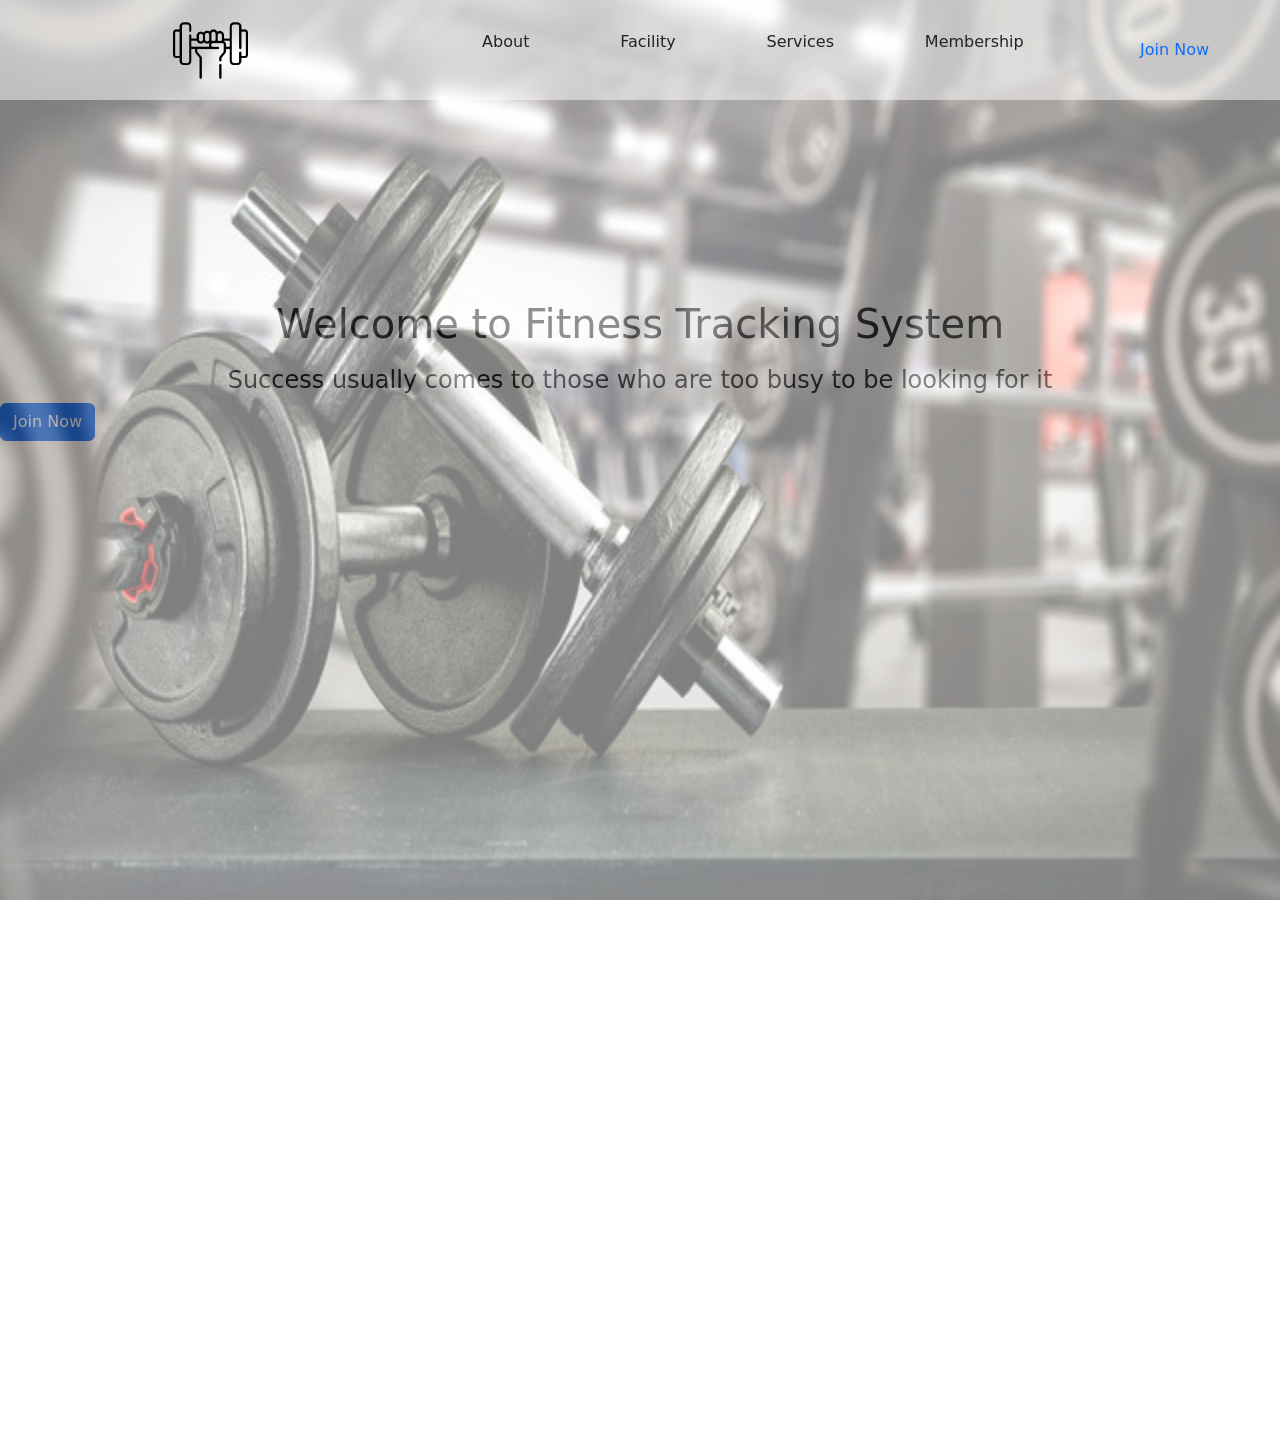
==== EX2/index.html @ 0d30ab6e "Add files via upload ..." ====
<!--
To change this template, choose Tools | Templates
and open the template in the editor.
-->
<!DOCTYPE html>
<html>
    <head>
        <title></title>
        <meta http-equiv="Content-Type" content="text/html; charset=UTF-8">
        <link href="style.css" rel="stylesheet">
        <link href="https://cdn.jsdelivr.net/npm/bootstrap@5.0.2/dist/css/bootstrap.min.css" rel="stylesheet" integrity="sha384-EVSTQN3/azprG1Anm3QDgpJLIm9Nao0Yz1ztcQTwFspd3yD65VohhpuuCOmLASjC" crossorigin="anonymous">
    </head>
    <body>
        <img src="./assets/gym.jpg" class="back">
            <div class='header'>
                <div class='right'><img src="./assets/dumbbell.png"></div>
                <div class='middle'>
                    <p>About</p>
                    <p>Facility</p>
                    <p>Services</p>
                    <p>Membership</p>

                </div>
                <div class="left"><a href='register.html' class="link">Join Now</a></div>
            </div>
        <h1>Welcome to Fitness Tracking System</h1>
        <h4>Success usually comes to those who are too busy to be looking for it</h4>
        <button class="btn btn-primary">Join Now</button>
    </body>
</html>
---- EX2/style.css ----
/* 
    Document   : style
    Created on : Feb 7, 2024, 2:52:44 PM
    Author     : admin
    Description:
        Purpose of the stylesheet follows.
*/

root { 
    display: block;
}

.title{
    text-align: center;
}

.contents{
    font-size: 20px;
    text-align: center;
}

.container{
    display: flex;
    flex-direction: column;
    row-gap: 15px;
    justify-content: center;
    height: 100vh;
    align-items: center
}

.header{
    position: sticky;
    display: flex;
    height: 100px;
    background-color: rgba(255,255,255,0.5);
    
}

.left{
    display: flex;
    flex: 1;
    justify-content: center;
    align-items: center;
}

.right{
    display: flex;
    flex: 2;
    align-items: center;
    justify-content: center;
    margin-right: 15px;
}

.middle{
    display: flex;
    flex: 3;
    justify-content: space-around;
    align-items: center;
}

img{
    height: 75%;
}

body{
    padding-bottom: 1000px;
}

.link{
    text-decoration: none;
}

body{
}

.back{
    position: absolute;
    opacity: 0.5;
    width: 100%;
    height: 100vh;
}

h1{
    padding-top: 200px;
    text-align: center;
}

h4{
    text-align: center;
    padding-top: 10px;
}
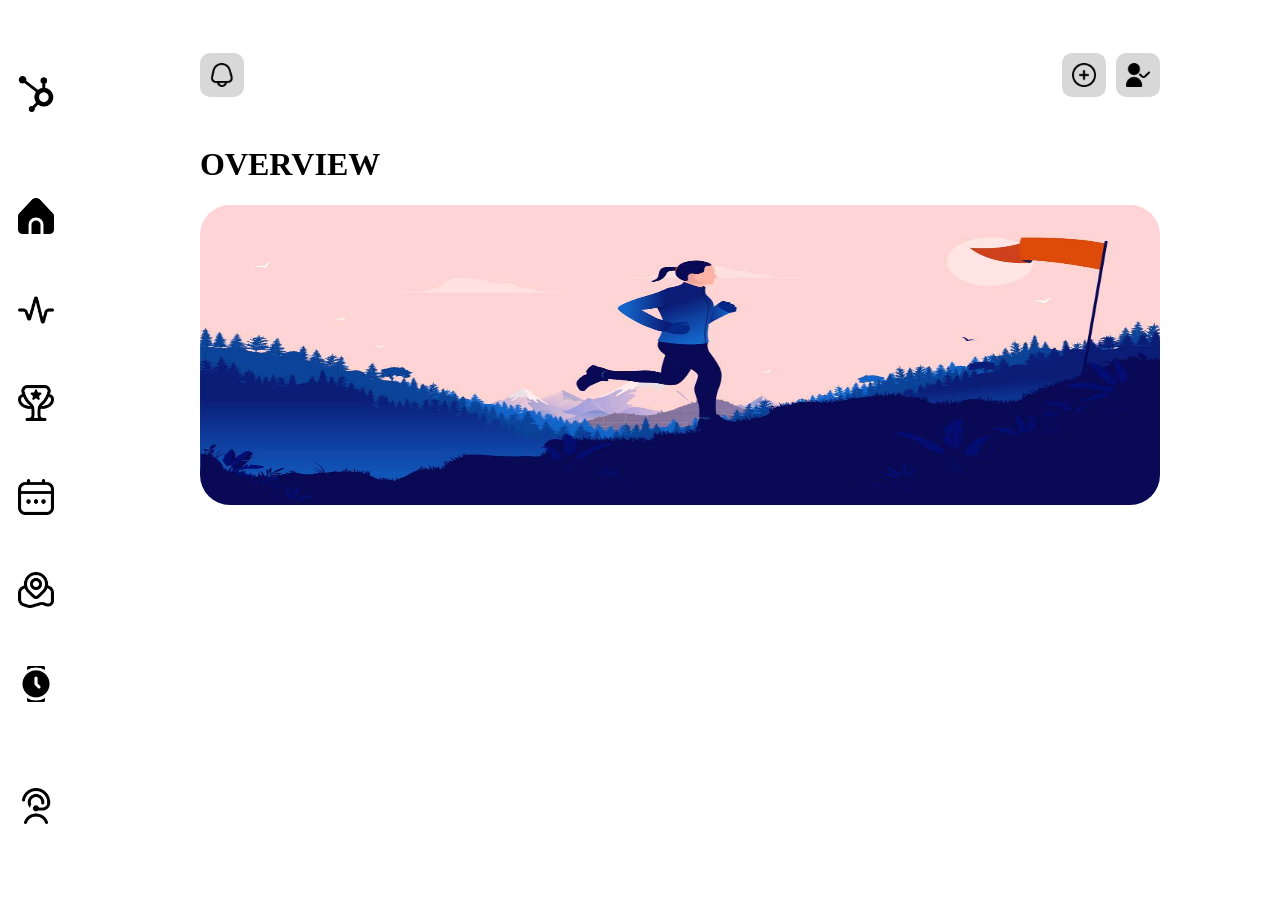
==== commit a7e815c8: "fitness-tracking-system-initial" ====
--- a/EX2/index.html
+++ b/EX2/index.html
@@ -1,30 +1,42 @@
-<!--
-To change this template, choose Tools | Templates
-and open the template in the editor.
--->
 <!DOCTYPE html>
 <html>
-    <head>
-        <title></title>
-        <meta http-equiv="Content-Type" content="text/html; charset=UTF-8">
-        <link href="style.css" rel="stylesheet">
-        <link href="https://cdn.jsdelivr.net/npm/bootstrap@5.0.2/dist/css/bootstrap.min.css" rel="stylesheet" integrity="sha384-EVSTQN3/azprG1Anm3QDgpJLIm9Nao0Yz1ztcQTwFspd3yD65VohhpuuCOmLASjC" crossorigin="anonymous">
-    </head>
-    <body>
-        <img src="./assets/gym.jpg" class="back">
-            <div class='header'>
-                <div class='right'><img src="./assets/dumbbell.png"></div>
-                <div class='middle'>
-                    <p>About</p>
-                    <p>Facility</p>
-                    <p>Services</p>
-                    <p>Membership</p>
-
-                </div>
-                <div class="left"><a href='register.html' class="link">Join Now</a></div>
-            </div>
-        <h1>Welcome to Fitness Tracking System</h1>
-        <h4>Success usually comes to those who are too busy to be looking for it</h4>
-        <button class="btn btn-primary">Join Now</button>
-    </body>
+  <head>
+    <title></title>
+    <meta
+      http-equiv="cont-imgent-Type"
+      cont-imgent="text/html; charset=UTF-8"
+    />
+    <link href="style.css" rel="stylesheet" />
+  </head>
+  <body>
+    <div class="sidebar">
+      <div class="top"><img src="./assets/hubspot.png" class="side-img" /></div>
+      <div class="middle">
+        <img src="./assets/home.png" class="side-img" />
+        <img src="./assets/heart-rate.png" class="side-img" />
+        <img src="./assets/trophy-star.png" class="side-img" />
+        <img src="./assets/calendar.png" class="side-img" />
+        <img src="./assets/map-marker.png" class="side-img" />
+        <img src="./assets/watch.png" class="side-img" />
+      </div>
+      <div class="bottom">
+        <img src="./assets/user-headset.png" class="side-img" />
+      </div>
+    </div>
+    <div class="content">
+      <div class="top">
+        <div class="left">
+          <img src="./assets/bell.png" class="cont-img" />
+        </div>
+        <div class="right">
+          <img src="./assets/add.png" class="cont-img" />
+          <img src="./assets/user-check.png" class="cont-img" />
+        </div>
+      </div>
+      <div class="con-middle">
+        <h1>OVERVIEW</h1>
+        <img src="assets/Article_Banner-1-23.jpg" class="goal-img" />
+      </div>
+    </div>
+  </body>
 </html>
--- a/EX2/style.css
+++ b/EX2/style.css
@@ -1,91 +1,91 @@
-/* 
-    Document   : style
-    Created on : Feb 7, 2024, 2:52:44 PM
-    Author     : admin
-    Description:
-        Purpose of the stylesheet follows.
-*/
-
-root { 
-    display: block;
+body {
+  padding: 0;
+  margin: 0;
 }
 
-.title{
-    text-align: center;
+.sidebar {
+  position: absolute;
+  top: 0;
+  left: 0;
+  width: 4.5rem;
+  height: 100%;
+  display: flex;
+  flex-direction: column;
+  justify-content: space-between;
 }
 
-.contents{
-    font-size: 20px;
-    text-align: center;
+.top,
+.middle,
+.bottom {
+  display: flex;
+  flex-direction: column;
+  align-items: center;
+  justify-content: space-between;
+  margin: 10px 0;
 }
 
-.container{
-    display: flex;
-    flex-direction: column;
-    row-gap: 15px;
-    justify-content: center;
-    height: 100vh;
-    align-items: center
+.sidebar > .top {
+  flex: 1;
+  justify-content: center;
 }
 
-.header{
-    position: sticky;
-    display: flex;
-    height: 100px;
-    background-color: rgba(255,255,255,0.5);
-    
+.sidebar > .middle {
+  flex: 3;
 }
 
-.left{
-    display: flex;
-    flex: 1;
-    justify-content: center;
-    align-items: center;
+.sidebar > .bottom {
+  flex: 1;
+  justify-content: center;
 }
 
-.right{
-    display: flex;
-    flex: 2;
-    align-items: center;
-    justify-content: center;
-    margin-right: 15px;
+.content {
+  padding: 25px 200px;
+  width: 75%;
+  display: flex;
+  flex-direction: column;
 }
 
-.middle{
-    display: flex;
-    flex: 3;
-    justify-content: space-around;
-    align-items: center;
+.top {
+  display: flex;
+  flex-direction: row;
 }
 
-img{
-    height: 75%;
+.left,
+.right {
+  display: flex;
+  align-items: center;
+  height: 5rem;
+  column-gap: 10px;
 }
 
-body{
-    padding-bottom: 1000px;
+.right {
+  flex: 1;
+  display: flex;
+  justify-content: flex-end;
 }
 
-.link{
-    text-decoration: none;
+.con-middle {
+  display: flex;
+  flex-direction: column;
 }
 
-body{
+.side-img {
+  width: 50%;
 }
 
-.back{
-    position: absolute;
-    opacity: 0.5;
-    width: 100%;
-    height: 100vh;
+.cont-img {
+  height: 30%;
+  padding: 10px;
+  border-radius: 10px;
+  background-color: rgba(201, 201, 201, 0.712);
 }
 
-h1{
-    padding-top: 200px;
-    text-align: center;
+.goal-img {
+  width: 100%;
+  height: 300px;
+  border-radius: 30px;
 }
 
-h4{
-    text-align: center;
-    padding-top: 10px;
-}+h1 {
+  font-family: TYPOGRAPHY;
+}
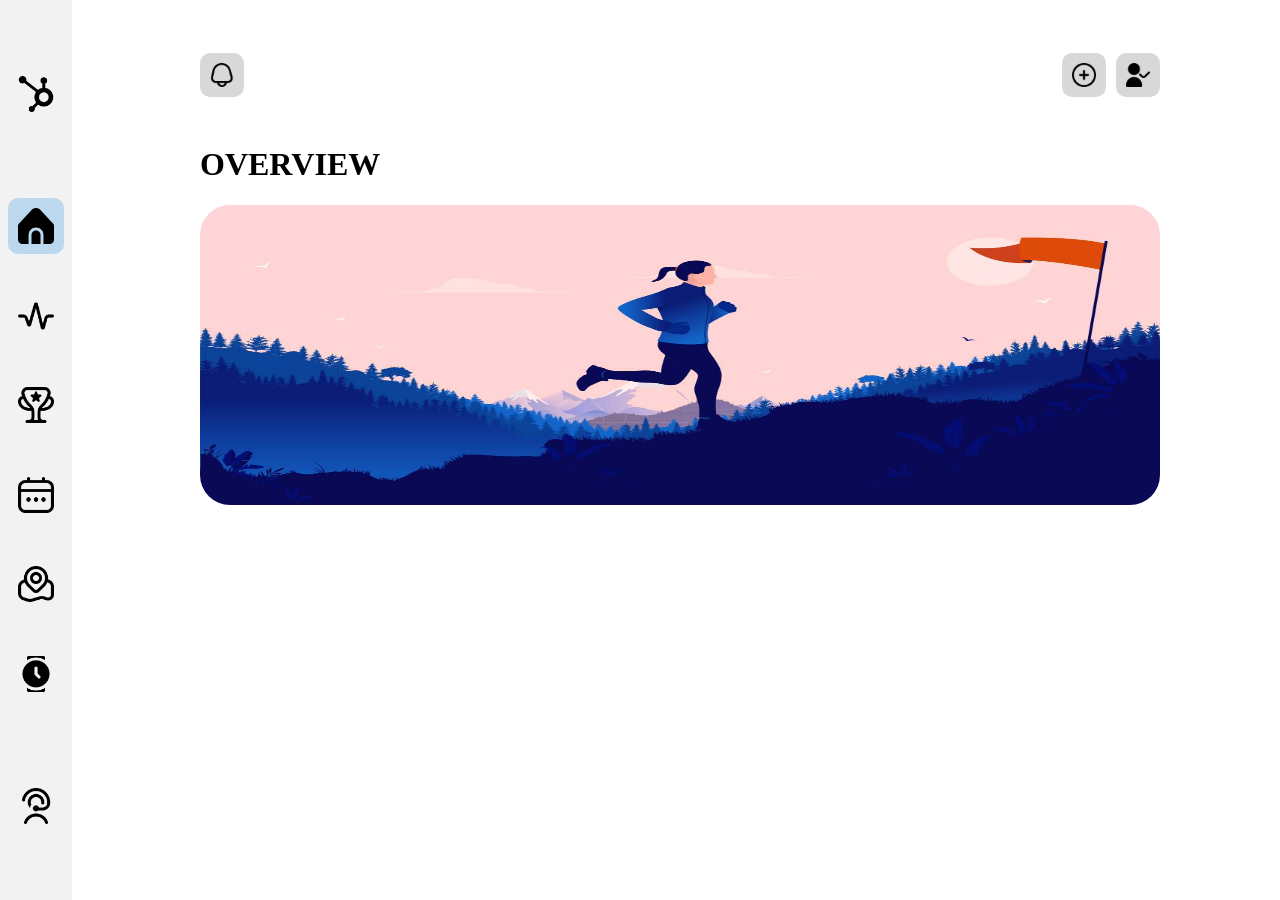
==== commit fa663f04: "..." ====
--- a/EX2/index.html
+++ b/EX2/index.html
@@ -12,7 +12,7 @@
     <div class="sidebar">
       <div class="top"><img src="./assets/hubspot.png" class="side-img" /></div>
       <div class="middle">
-        <img src="./assets/home.png" class="side-img" />
+        <img src="./assets/home.png" class="side-img side-active" />
         <img src="./assets/heart-rate.png" class="side-img" />
         <img src="./assets/trophy-star.png" class="side-img" />
         <img src="./assets/calendar.png" class="side-img" />
--- a/EX2/style.css
+++ b/EX2/style.css
@@ -12,6 +12,7 @@
   display: flex;
   flex-direction: column;
   justify-content: space-between;
+  background-color: rgba(194, 194, 194, 0.212);
 }
 
 .top,
@@ -70,7 +71,18 @@
 }
 
 .side-img {
+  cursor: pointer;
+  padding: 10px;
+  border-radius: 10px;
   width: 50%;
+}
+
+.side-img:hover {
+  background-color: rgba(187, 187, 187, 0.795);
+}
+
+.side-active {
+  background-color: #acd1efc7;
 }
 
 .cont-img {
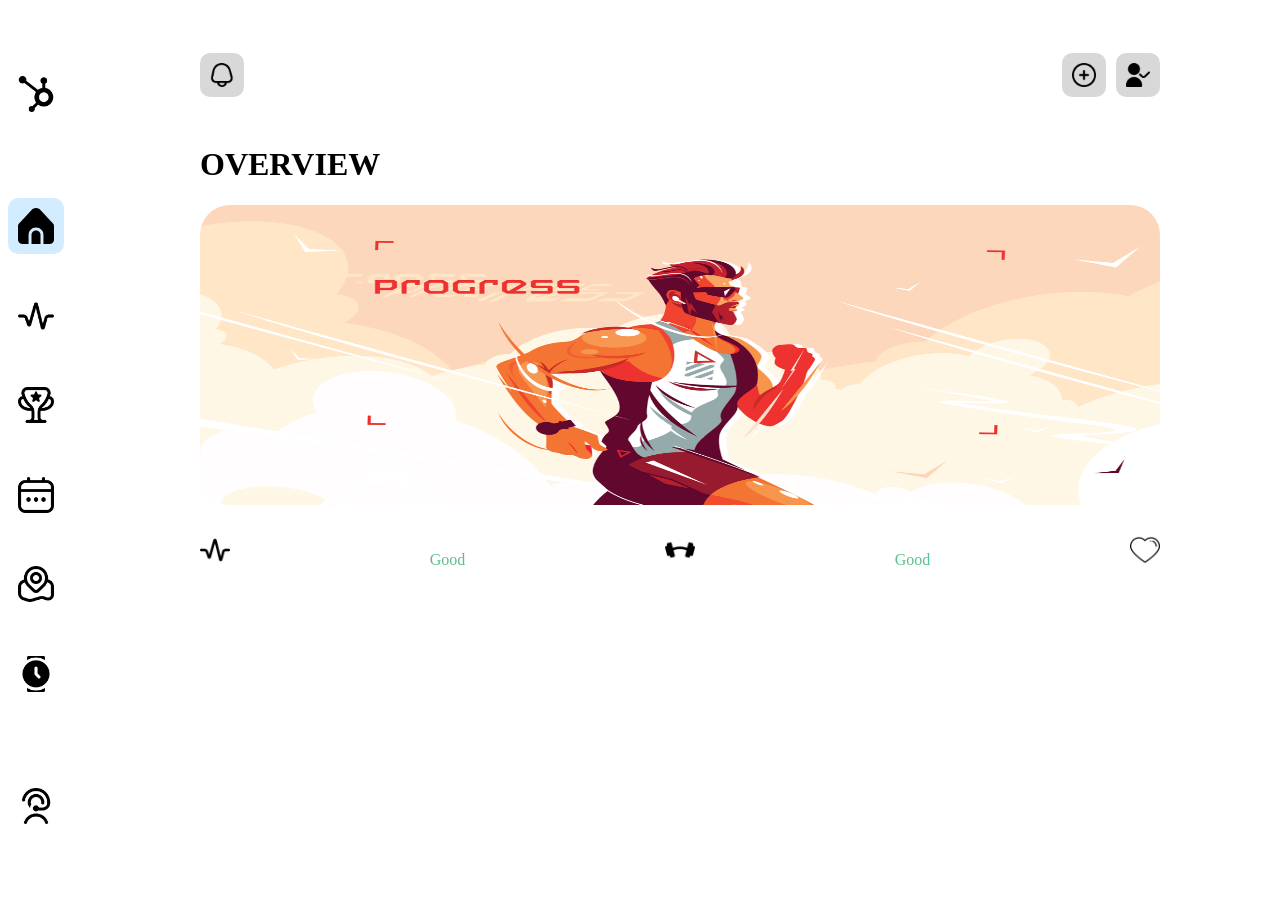
==== commit bad30f2f: "..." ====
--- a/EX2/index.html
+++ b/EX2/index.html
@@ -35,7 +35,14 @@
       </div>
       <div class="con-middle">
         <h1>OVERVIEW</h1>
-        <img src="assets/Article_Banner-1-23.jpg" class="goal-img" />
+        <img src="assets/athlete.png" class="goal-img" />
+      </div>
+      <div class="sections">
+        <img src="./assets/heart-rate.png" class="section-img" />
+        <p>Good</p>
+        <img src="./assets/gym.png" class="section-img" />
+        <p>Good</p>
+        <img src="./assets/heart.png" class="section-img" />
       </div>
     </div>
   </body>
--- a/EX2/style.css
+++ b/EX2/style.css
@@ -12,7 +12,7 @@
   display: flex;
   flex-direction: column;
   justify-content: space-between;
-  background-color: rgba(194, 194, 194, 0.212);
+  background-color: rgba(194, 194, 194, 0.212) enn;
 }
 
 .top,
@@ -82,7 +82,7 @@
 }
 
 .side-active {
-  background-color: #acd1efc7;
+  background-color: #c9e8ffce;
 }
 
 .cont-img {
@@ -96,8 +96,20 @@
   width: 100%;
   height: 300px;
   border-radius: 30px;
+  object-fit: fill;
 }
 
-h1 {
-  font-family: TYPOGRAPHY;
+.sections {
+  display: flex;
+  justify-content: space-between;
+  margin: 30px 0;
+  height: 30px;
 }
+
+.sections > p {
+  color: rgba(50, 173, 111, 0.788);
+}
+
+.section-img {
+  height: 100%;
+}
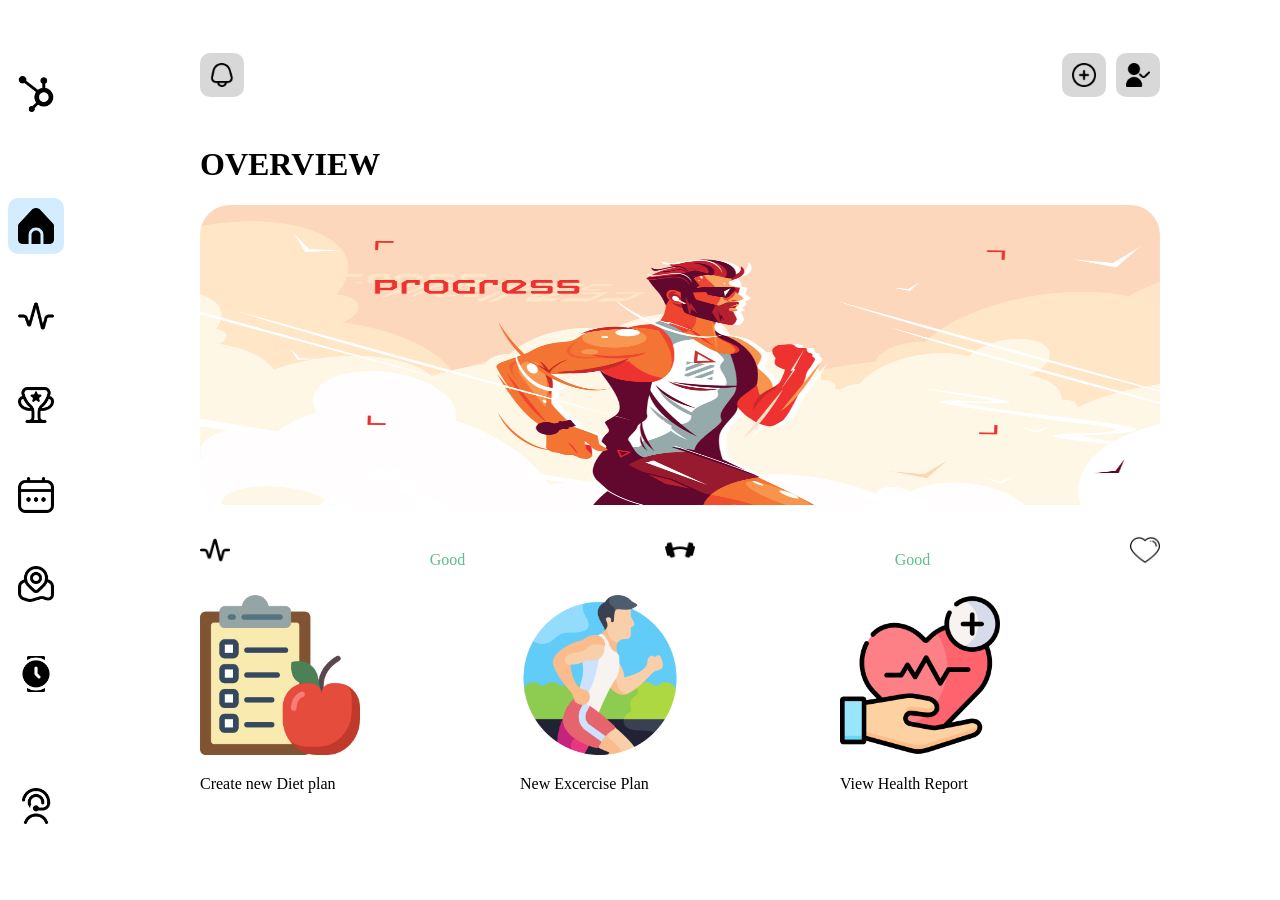
==== commit 91380b58: "EX3-initial" ====
--- a/EX2/index.html
+++ b/EX2/index.html
@@ -1,11 +1,7 @@
 <!DOCTYPE html>
 <html>
   <head>
-    <title></title>
-    <meta
-      http-equiv="cont-imgent-Type"
-      cont-imgent="text/html; charset=UTF-8"
-    />
+    <title>IP EX2</title>
     <link href="style.css" rel="stylesheet" />
   </head>
   <body>
@@ -27,6 +23,18 @@
       <div class="top">
         <div class="left">
           <img src="./assets/bell.png" class="cont-img" />
+          <div class="tooltip">
+            <p>
+              Lorem ipsum dolor sit amet consectetur adipisicing elit. Minus,
+              reprehenderit?
+            </p>
+          </div>
+          <div class="tooltip">
+            <p>
+              Lorem ipsum dolor sit amet consectetur adipisicing elit. Minus,
+              reprehenderit?
+            </p>
+          </div>
         </div>
         <div class="right">
           <img src="./assets/add.png" class="cont-img" />
@@ -44,6 +52,20 @@
         <p>Good</p>
         <img src="./assets/heart.png" class="section-img" />
       </div>
+      <div class="card-container">
+        <div class="card">
+          <img src="./assets/diet.png" class="card-img" />
+          <p>Create new Diet plan</p>
+        </div>
+        <div class="card">
+          <img src="./assets/running.png" class="card-img" />
+          <p>New Excercise Plan</p>
+        </div>
+        <div class="card">
+          <img src="./assets/healthcare.png" class="card-img" />
+          <p>View Health Report</p>
+        </div>
+      </div>
     </div>
   </body>
 </html>
--- a/EX2/style.css
+++ b/EX2/style.css
@@ -59,8 +59,11 @@
   column-gap: 10px;
 }
 
+.left {
+}
+
 .right {
-  flex: 1;
+  flex: 3;
   display: flex;
   justify-content: flex-end;
 }
@@ -113,3 +116,46 @@
 .section-img {
   height: 100%;
 }
+
+.tooltip {
+  visibility: hidden;
+  width: 120px;
+  background-color: black;
+  color: #fff;
+  text-align: center;
+  border-radius: 6px;
+  padding: 5px 0;
+  position: absolute;
+  z-index: 3;
+  bottom: 150%;
+  left: 50%;
+  margin-left: -60px;
+}
+
+.tooltip-container:hover .tooltip {
+  visibility: visible;
+}
+
+.tooltip::after {
+  content: "";
+  position: absolute;
+  top: 100%;
+  left: 50%;
+  margin-left: -5px;
+  border-width: 5px;
+  border-style: solid;
+  border-color: black transparent transparent transparent;
+}
+
+.card-container {
+  display: grid;
+  grid-template-columns: 1fr 1fr 1fr;
+}
+
+.card {
+  cursor: pointer;
+}
+
+.card-img {
+  width: 50%;
+}
